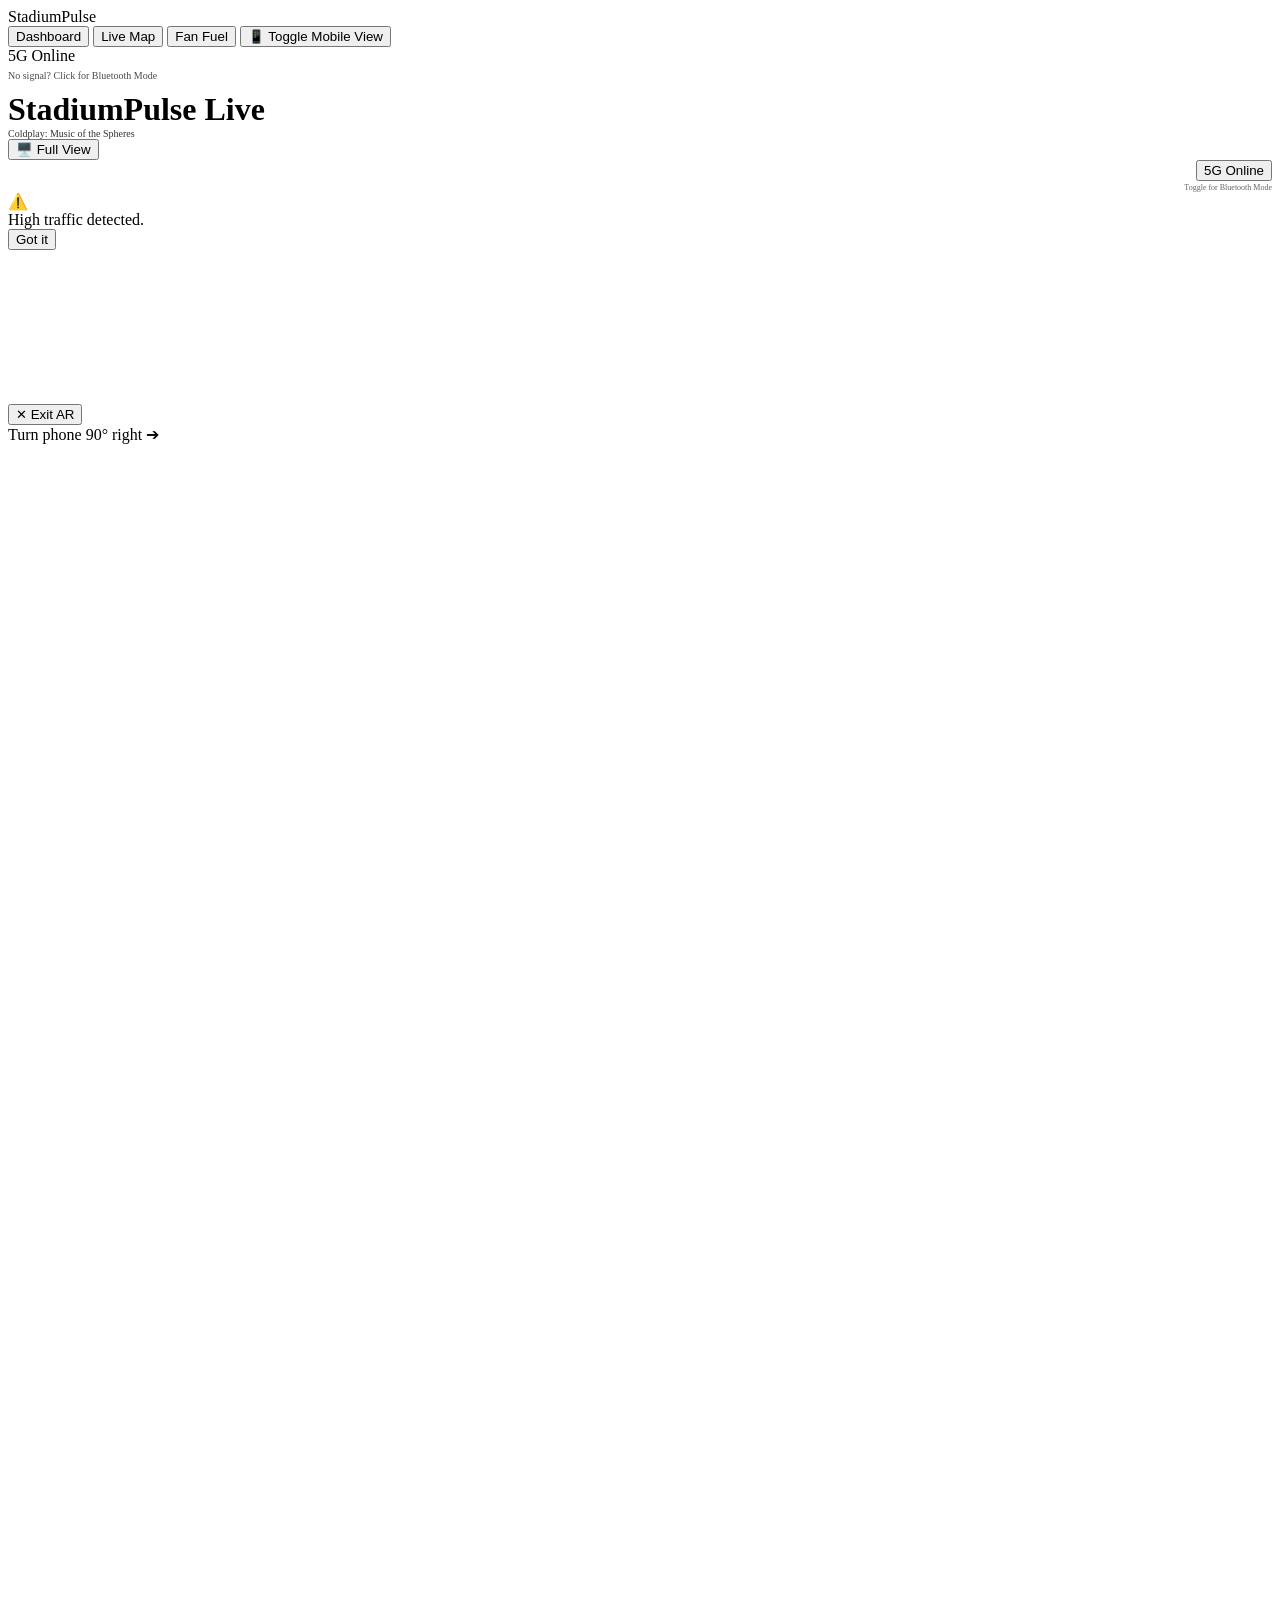
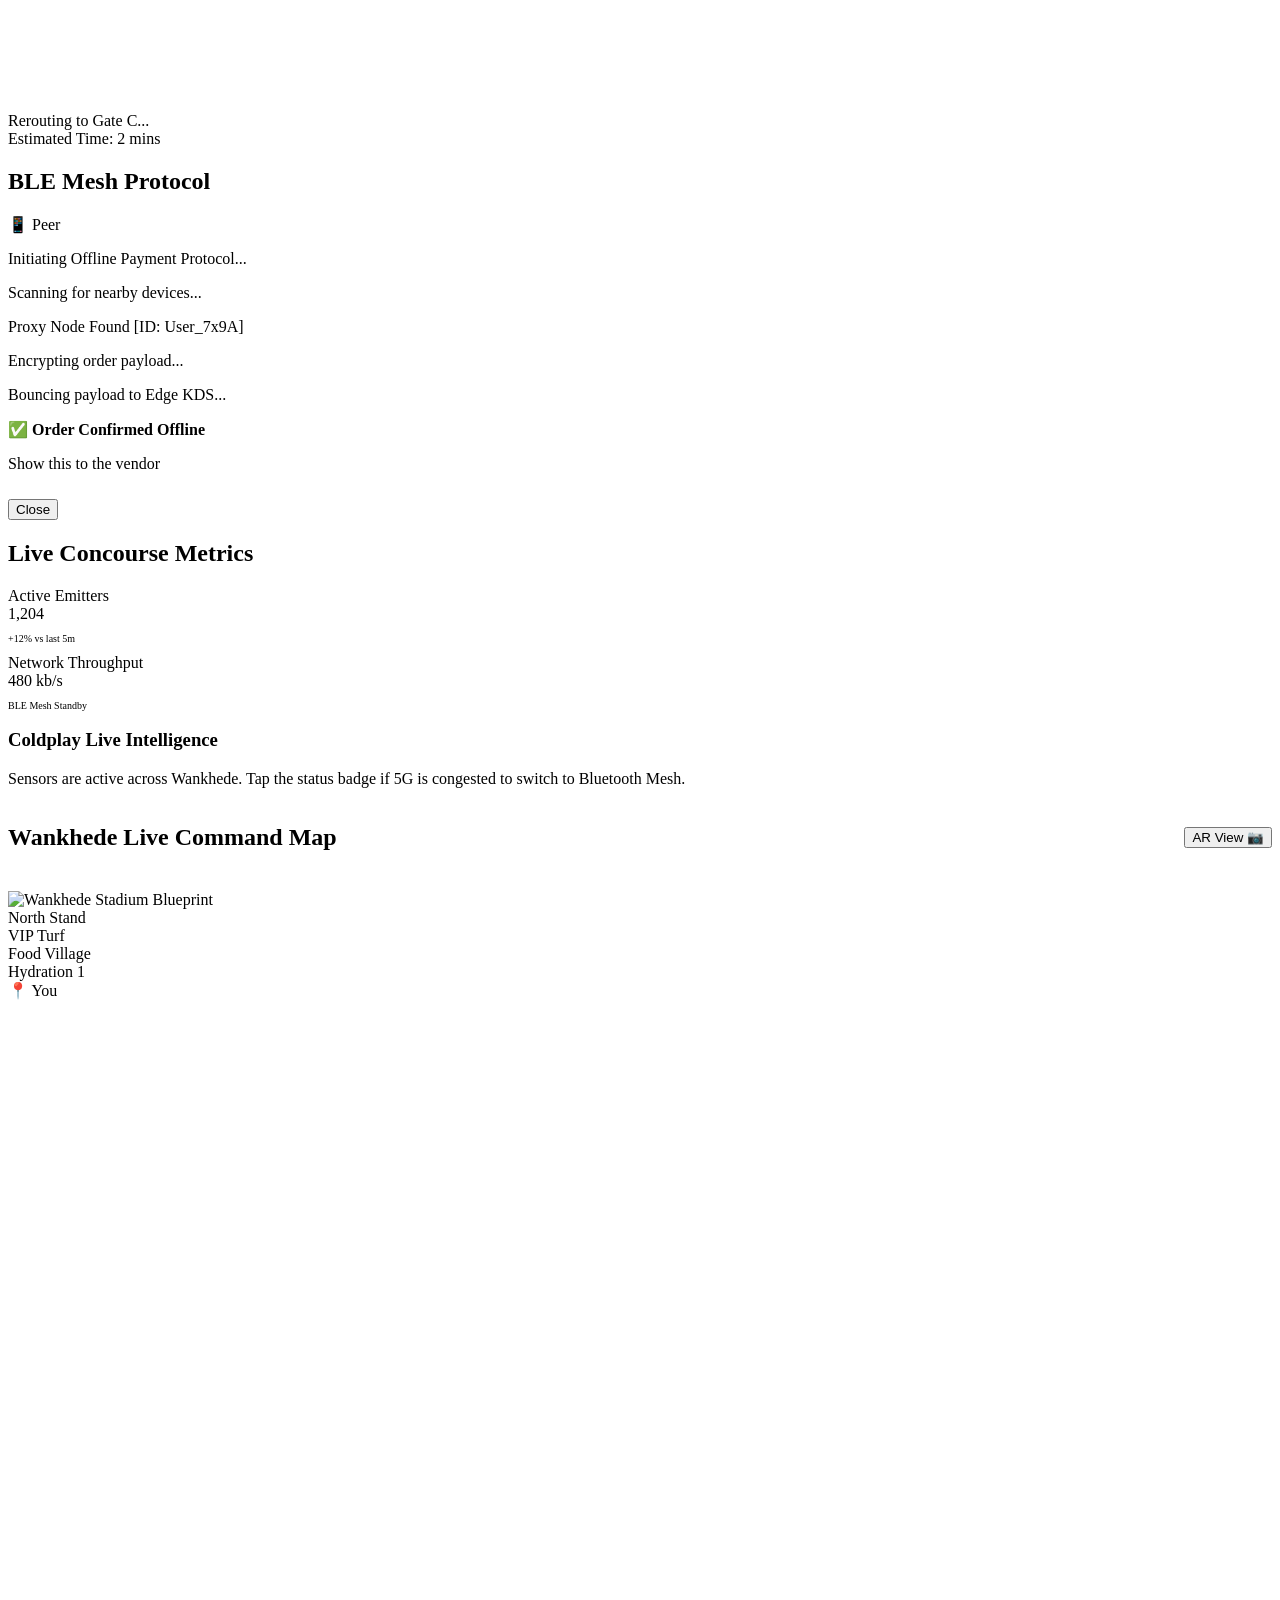
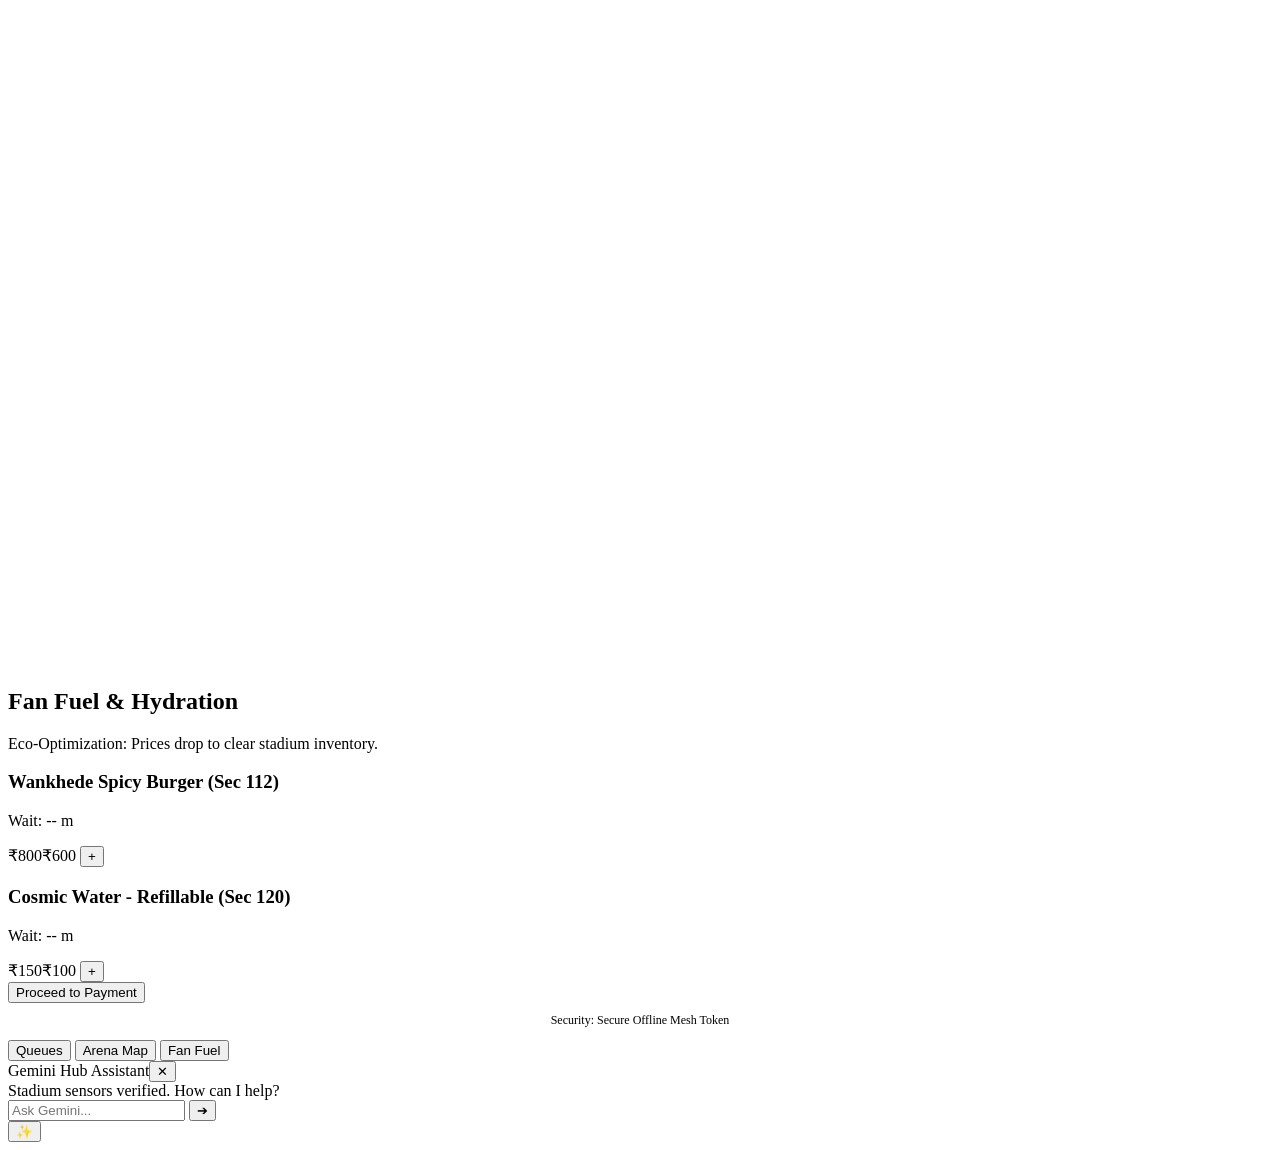
==== src/main/resources/static/index.html @ cc155f45 "Added Enhancements" ====
<!DOCTYPE html>
<html lang="en">
<head>
    <meta charset="UTF-8">
    <meta name="viewport" content="width=device-width, initial-scale=1.0, maximum-scale=1.0, user-scalable=no">
    <title>StadiumPulse Live | Coldplay Wankhede</title>
    
    <!-- PWA Meta Tags -->
    <link rel="manifest" href="manifest.json">
    <meta name="theme-color" content="#0f111a">
    <meta name="mobile-web-app-capable" content="yes">
    <meta name="apple-mobile-web-app-status-bar-style" content="black-translucent">
    <meta name="apple-mobile-web-app-title" content="StadiumPulse">
    <link rel="apple-touch-icon" href="images/icon-192.png">

    <link rel="stylesheet" href="css/styles.css?v=1.1">
</head>
<body>
    <div class="app-container">
        
        <!-- DESKTOP SIDEBAR (Hidden on mobile) -->
        <nav class="desktop-sidebar" role="navigation">
            <div class="sidebar-logo">StadiumPulse</div>
            <div class="sidebar-links">
                <button class="nav-item active" data-target="view-home">Dashboard</button>
                <button class="nav-item" data-target="view-map">Live Map</button>
                <button class="nav-item" data-target="view-order">Fan Fuel</button>
                <button class="view-toggle-btn" id="toggle-view-desktop">📱 Toggle Mobile View</button>
            </div>
            <div class="sidebar-footer">
                <div id="network-toggle-desktop" class="network-status online" title="Click to enable mesh mode">
                    <span class="status-dot"></span> 5G Online
                </div>
                <p style="font-size:10px; opacity:0.7; margin-top:5px;">No signal? Click for Bluetooth Mode</p>
            </div>
        </nav>

        <div class="main-wrapper">
            <!-- App Header -->
            <header class="app-header">
                <div>
                    <h1 style="margin:0;">StadiumPulse Live</h1>
                    <p style="font-size:10px; opacity:0.8; margin:0;">Coldplay: Music of the Spheres</p>
                </div>
                <div class="header-right">
                    <button class="view-toggle-btn mobile-only" id="toggle-view-mobile" style="margin-right:10px;">🖥️ Full View</button>
                    <!-- Network Toggle (Mobile View) -->
                    <div style="text-align:right;">
                        <button id="network-toggle" class="network-status online mobile-only">
                            <span class="status-dot"></span> <span id="network-label">5G Online</span>
                        </button>
                        <p class="mobile-only" style="font-size:8px; opacity:0.6; margin:2px 0 0 0;">Toggle for Bluetooth Mode</p>
                    </div>
                </div>
            </header>

            <!-- Alerts -->
            <div id="smart-alert" class="smart-alert hidden" role="alert">
                <div class="alert-icon">⚠️</div>
                <div class="alert-text" id="alert-message">High traffic detected.</div>
                <button class="alert-btn" onclick="dismissAlert()" aria-label="Dismiss alert">Got it</button>
            </div>

            <!-- AR WEBCAM OVERLAY -->
            <div id="ar-overlay" class="ar-overlay hidden">
                <video id="webcam-feed" autoplay playsinline aria-hidden="true"></video>
                <div class="ar-ui-top">
                    <button class="ar-close-btn" id="close-ar-btn">✕ Exit AR</button>
                    <div class="ar-instruction">Turn phone 90° right ➔</div>
                </div>
                <div class="ar-digital-arrow" aria-hidden="true">
                    <svg viewBox="0 0 100 100"><path class="ar-arrow-path" d="M50 80 L50 20 L30 40 M50 20 L70 40" fill="none" stroke="var(--status-green)" stroke-width="8" stroke-linecap="round" stroke-linejoin="round"/></svg>
                </div>
                <div class="ar-ui-bottom" aria-live="assertive">Rerouting to Gate C...<br><span>Estimated Time: 2 mins</span></div>
            </div>

            <!-- BLE MESH OVERLAY -->
            <div id="ble-mesh-overlay" class="ar-overlay hidden ble-modal">
                <div class="ble-container">
                    <h2>BLE Mesh Protocol</h2>
                    <div class="radar" id="ble-radar">
                        <div class="pulse"></div><div class="pulse delay"></div>
                        <div class="node hidden" id="peer-node" style="top:20%; left:70%;">📱 Peer</div>
                    </div>
                    <div class="terminal-logs" id="ble-logs">
                        <p class="log hidden" id="log-1">Initiating Offline Payment Protocol...</p>
                        <p class="log hidden" id="log-2">Scanning for nearby devices...</p>
                        <p class="log hidden" style="color:var(--accent-blue)" id="log-3">Proxy Node Found [ID: User_7x9A]</p>
                        <p class="log hidden" id="log-4">Encrypting order payload...</p>
                        <p class="log hidden" id="log-5">Bouncing payload to Edge KDS...</p>
                        <p class="log hidden" style="color:var(--status-green); font-weight:bold;" id="log-6">✅ Order Confirmed Offline</p>
                    </div>
                    <div class="qr-result hidden" id="qr-result">
                        <div class="qr-mock"></div><p>Show this to the vendor</p>
                        <button class="checkout-btn" onclick="document.getElementById('ble-mesh-overlay').classList.add('hidden')" style="margin-top:10px;">Close</button>
                    </div>
                </div>
            </div>

            <!-- Main Content Area -->
            <main id="app-content">
                <!-- HOME VIEW -->
                <div id="view-home" class="view active">
                    <section class="dashboard">
                        <h2>Live Concourse Metrics</h2>
                        <div class="grid" id="wait-times-grid" aria-live="polite"></div>
                    </section>
                    
                    <!-- Desktop-only Analytics Section -->
                    <section class="desktop-only analytics-row">
                        <div class="card analytics-card">
                            <span class="wait-label">Active Emitters</span>
                            <div class="wait-time">1,204</div>
                            <p style="color:var(--status-green);font-size:10px;">+12% vs last 5m</p>
                        </div>
                        <div class="card analytics-card">
                            <span class="wait-label">Network Throughput</span>
                            <div class="wait-time">480 kb/s</div>
                            <p style="color:var(--accent-blue);font-size:10px;">BLE Mesh Standby</p>
                        </div>
                    </section>

                    <section class="quick-actions">
                        <div class="promo-card" id="mesh-promo">
                            <h3>Coldplay Live Intelligence</h3>
                            <p>Sensors are active across Wankhede. Tap the status badge if 5G is congested to switch to Bluetooth Mesh.</p>
                        </div>
                    </section>
                </div>

                <!-- MAP VIEW -->
                <div id="view-map" class="view">
                    <section class="stadium-map-container">
                        <div style="display:flex; justify-content:space-between; align-items:center; margin-bottom: 20px;">
                            <h2>Wankhede Live Command Map</h2>
                            <button class="ar-btn" id="open-ar-btn" aria-label="Open AR View">AR View 📷</button>
                        </div>
                        <div class="map-wrapper">
                            <img src="images/wankhede_map.png" class="blueprint-img" alt="Wankhede Stadium Blueprint">
                            <div class="zone" id="map-zone-Gate_A" style="top: 15%; left: 50%;">North Stand</div>
                            <div class="zone" id="map-zone-Gate_C" style="bottom: 15%; left: 50%;">VIP Turf</div>
                            <div class="zone" id="map-zone-Section_112" style="top: 50%; right: 15%;">Food Village</div>
                            <div class="zone" id="map-zone-Section_120" style="top: 50%; left: 15%;">Hydration 1</div>
                            <div class="pin-marker" style="top: 60%; left: 50%;">📍 You</div>
                            <svg class="routing-layer" viewBox="0 0 100 100" preserveAspectRatio="none">
                                <defs><linearGradient id="neon-glow"><stop offset="0%" stop-color="var(--accent-blue)" /><stop offset="100%" stop-color="var(--status-green)" /></linearGradient></defs>
                                <path id="live-route-path" class="path-line" d="" fill="none" stroke="url(#neon-glow)" stroke-width="1.5" stroke-dasharray="2, 4"></path>
                            </svg>
                        </div>
                    </section>
                </div>

                <!-- ORDER VIEW -->
                <div id="view-order" class="view">
                    <section class="order-dashboard">
                        <h2>Fan Fuel & Hydration</h2>
                        <p class="subtitle">Eco-Optimization: Prices drop to clear stadium inventory.</p>
                        <div class="order-list" id="order-items-container">
                            <div class="order-item" id="menu-112">
                                <div class="item-info"><h3>Wankhede Spicy Burger (Sec 112)</h3><p class="wait-badge" id="badge-112">Wait: -- m</p></div>
                                <div class="price-container">
                                    <span class="old-price hidden" id="old-price-112">₹800</span><span class="current-price" id="price-112">₹600</span>
                                    <button class="add-btn" aria-label="Add to cart">+</button>
                                </div>
                            </div>
                            <div class="order-item" id="menu-120">
                                <div class="item-info"><h3>Cosmic Water - Refillable (Sec 120)</h3><p class="wait-badge" id="badge-120">Wait: -- m</p></div>
                                <div class="price-container">
                                    <span class="old-price hidden" id="old-price-120">₹150</span><span class="current-price" id="price-120">₹100</span>
                                    <button class="add-btn" aria-label="Add to cart">+</button>
                                </div>
                            </div>
                        </div>
                        <button class="checkout-btn" id="checkout-main-btn">Proceed to Payment</button>
                        <p id="checkout-network-warning" class="hidden" style="text-align:center;font-size:12px;color:var(--accent-blue);margin-top:10px;">Security: Secure Offline Mesh Token</p>
                    </section>
                </div>
            </main>

            <!-- Bottom Navigation (Mobile View) -->
            <nav class="bottom-nav mobile-only" role="navigation" aria-label="Mobile Navigation">
                <button class="nav-item active" data-target="view-home" aria-label="Dashboard Tab">Queues</button>
                <button class="nav-item" data-target="view-map" aria-label="Map Tab">Arena Map</button>
                <button class="nav-item" data-target="view-order" aria-label="Order Tab">Fan Fuel</button>
            </nav>
        </div>

        <!-- AI CHAT UI -->
        <div id="ai-chat-window" class="ai-chat-window hidden">
            <div class="chat-header"><span>Gemini Hub Assistant</span><button onclick="toggleChat()" aria-label="Close Chat">✕</button></div>
            <div id="chat-messages" class="chat-messages"><div class="msg bot">Stadium sensors verified. How can I help?</div></div>
            <div class="chat-input-area">
                <input type="text" id="chat-input" placeholder="Ask Gemini..." aria-label="Ask assistant">
                <button id="send-chat-btn" aria-label="Send message">➔</button>
            </div>
        </div>
        <button class="ai-fab" id="ai-fab" onclick="toggleChat()" aria-label="Open AI Assistant"><span>✨</span></button>

    </div>

    <script src="js/app.js?v=2.2"></script>
</body>
</html>
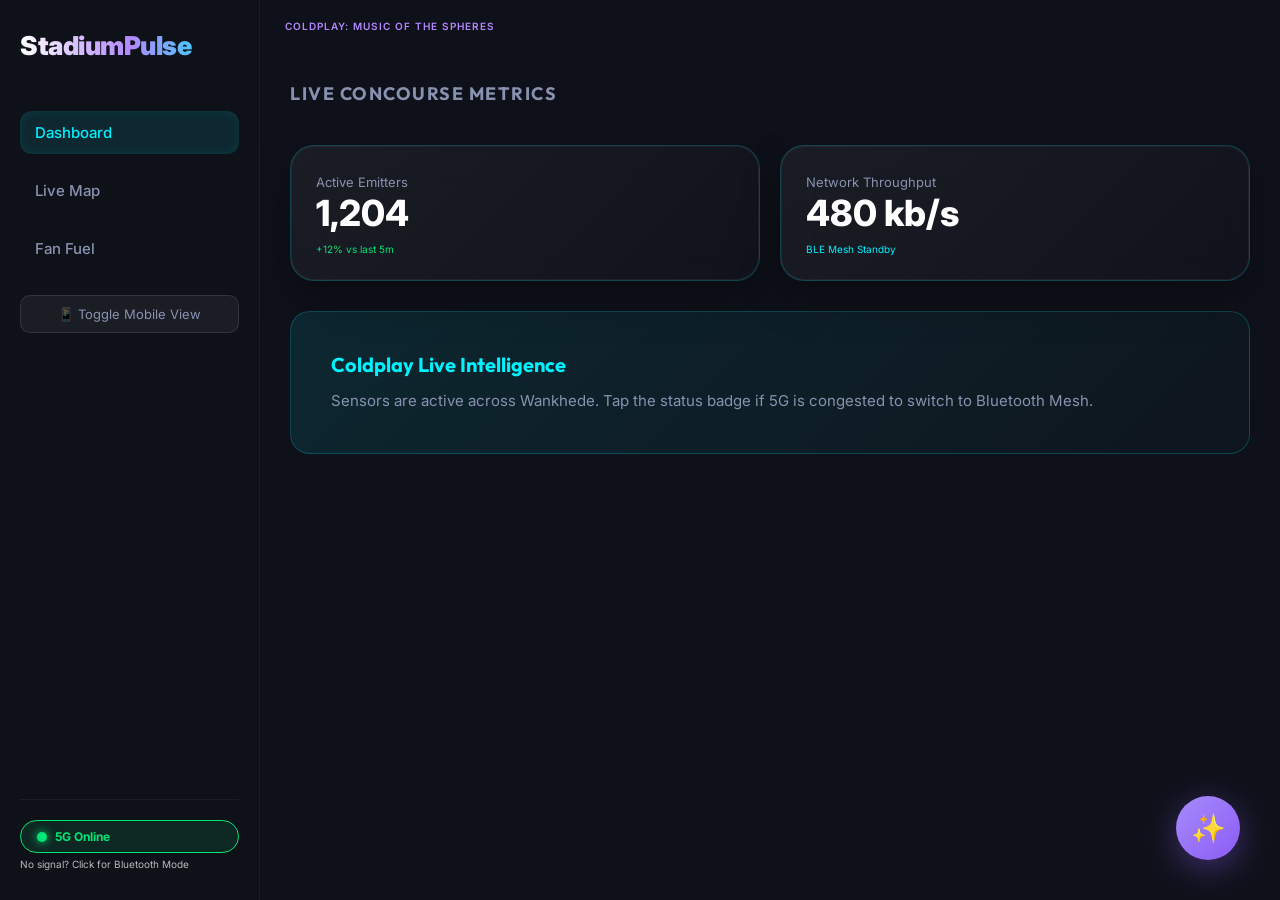
==== commit dd1b96d0: "Enhancements" ====
--- a/src/main/resources/static/index.html
+++ b/src/main/resources/static/index.html
@@ -13,6 +13,9 @@
     <meta name="apple-mobile-web-app-title" content="StadiumPulse">
     <link rel="apple-touch-icon" href="images/icon-192.png">
 
+    <!-- Typography -->
+    <link href="https://fonts.googleapis.com/css2?family=Inter:wght@400;500;600&family=Outfit:wght@700;800;900&display=swap" rel="stylesheet">
+    
     <link rel="stylesheet" href="css/styles.css?v=1.1">
 </head>
 <body>
@@ -36,20 +39,19 @@
         </nav>
 
         <div class="main-wrapper">
-            <!-- App Header -->
+            <!-- App Header: High-End Concierge Style -->
             <header class="app-header">
-                <div>
-                    <h1 style="margin:0;">StadiumPulse Live</h1>
-                    <p style="font-size:10px; opacity:0.8; margin:0;">Coldplay: Music of the Spheres</p>
+                <div class="header-left">
+                    <p class="greeting mobile-only">Hi, Guest Fan 👋</p>
+                    <h1 class="logo-title">StadiumPulse</h1>
+                    <p class="event-tag">COLDPLAY: MUSIC OF THE SPHERES</p>
                 </div>
                 <div class="header-right">
-                    <button class="view-toggle-btn mobile-only" id="toggle-view-mobile" style="margin-right:10px;">🖥️ Full View</button>
-                    <!-- Network Toggle (Mobile View) -->
-                    <div style="text-align:right;">
-                        <button id="network-toggle" class="network-status online mobile-only">
-                            <span class="status-dot"></span> <span id="network-label">5G Online</span>
-                        </button>
-                        <p class="mobile-only" style="font-size:8px; opacity:0.6; margin:2px 0 0 0;">Toggle for Bluetooth Mode</p>
+                    <button class="view-toggle-btn mobile-only" id="toggle-view-mobile">🖥️ Desktop</button>
+                    <!-- Network Status Capsule -->
+                    <div class="status-capsule mobile-only" id="network-toggle">
+                        <span class="status-dot"></span>
+                        <span id="network-label">5G</span>
                     </div>
                 </div>
             </header>
@@ -91,7 +93,11 @@
                         <p class="log hidden" style="color:var(--status-green); font-weight:bold;" id="log-6">✅ Order Confirmed Offline</p>
                     </div>
                     <div class="qr-result hidden" id="qr-result">
-                        <div class="qr-mock"></div><p>Show this to the vendor</p>
+                        <div class="barcode-container" id="barcode-area">
+                            <!-- JS will inject bars here -->
+                        </div>
+                        <p>Unique Security Token: <span id="ble-token">#PX-991</span></p>
+                        <p>Show this to the vendor</p>
                         <button class="checkout-btn" onclick="document.getElementById('ble-mesh-overlay').classList.add('hidden')" style="margin-top:10px;">Close</button>
                     </div>
                 </div>
@@ -159,15 +165,23 @@
                             <div class="order-item" id="menu-112">
                                 <div class="item-info"><h3>Wankhede Spicy Burger (Sec 112)</h3><p class="wait-badge" id="badge-112">Wait: -- m</p></div>
                                 <div class="price-container">
+                                    <div class="qty-controls">
+                                        <button class="qty-btn" onclick="updateQty('112', -1)">-</button>
+                                        <span class="qty-count" id="qty-112">0</span>
+                                        <button class="qty-btn" onclick="updateQty('112', 1)">+</button>
+                                    </div>
                                     <span class="old-price hidden" id="old-price-112">₹800</span><span class="current-price" id="price-112">₹600</span>
-                                    <button class="add-btn" aria-label="Add to cart">+</button>
                                 </div>
                             </div>
                             <div class="order-item" id="menu-120">
                                 <div class="item-info"><h3>Cosmic Water - Refillable (Sec 120)</h3><p class="wait-badge" id="badge-120">Wait: -- m</p></div>
                                 <div class="price-container">
+                                    <div class="qty-controls">
+                                        <button class="qty-btn" onclick="updateQty('120', -1)">-</button>
+                                        <span class="qty-count" id="qty-120">0</span>
+                                        <button class="qty-btn" onclick="updateQty('120', 1)">+</button>
+                                    </div>
                                     <span class="old-price hidden" id="old-price-120">₹150</span><span class="current-price" id="price-120">₹100</span>
-                                    <button class="add-btn" aria-label="Add to cart">+</button>
                                 </div>
                             </div>
                         </div>
@@ -177,11 +191,20 @@
                 </div>
             </main>
 
-            <!-- Bottom Navigation (Mobile View) -->
+            <!-- Bottom Navigation: Professional Icon Bar -->
             <nav class="bottom-nav mobile-only" role="navigation" aria-label="Mobile Navigation">
-                <button class="nav-item active" data-target="view-home" aria-label="Dashboard Tab">Queues</button>
-                <button class="nav-item" data-target="view-map" aria-label="Map Tab">Arena Map</button>
-                <button class="nav-item" data-target="view-order" aria-label="Order Tab">Fan Fuel</button>
+                <button class="nav-item active" data-target="view-home">
+                    <svg viewBox="0 0 24 24" width="24" height="24" stroke="currentColor" stroke-width="2" fill="none" stroke-linecap="round" stroke-linejoin="round"><path d="M3 9l9-7 9 7v11a2 2 0 0 1-2 2H5a2 2 0 0 1-2-2z"></path><polyline points="9 22 9 12 15 12 15 22"></polyline></svg>
+                    <span>Queues</span>
+                </button>
+                <button class="nav-item" data-target="view-map">
+                    <svg viewBox="0 0 24 24" width="24" height="24" stroke="currentColor" stroke-width="2" fill="none" stroke-linecap="round" stroke-linejoin="round"><polygon points="1 6 1 22 8 18 16 22 23 16 23 2 16 6 8 2 1 6"></polygon><line x1="8" y1="2" x2="8" y2="18"></line><line x1="16" y1="6" x2="16" y2="22"></line></svg>
+                    <span>Map</span>
+                </button>
+                <button class="nav-item" data-target="view-order">
+                    <svg viewBox="0 0 24 24" width="24" height="24" stroke="currentColor" stroke-width="2" fill="none" stroke-linecap="round" stroke-linejoin="round"><path d="M6 2L3 6v14a2 2 0 0 0 2 2h14a2 2 0 0 0 2-2V6l-3-4Z"/><line x1="3" y1="6" x2="21" y2="6"/><path d="M16 10a4 4 0 0 1-8 0"/></svg>
+                    <span>Fuel</span>
+                </button>
             </nav>
         </div>
 
--- a/src/main/resources/static/css/styles.css
+++ b/src/main/resources/static/css/styles.css
@@ -0,0 +1,520 @@
+:root {
+    --bg-dark: #0f111a;
+    --bg-card: rgba(25, 28, 41, 0.7);
+    --text-main: #ffffff;
+    --text-muted: #8892b0;
+    --accent-blue: #00f2fe;
+    --accent-glow: rgba(0, 242, 254, 0.4);
+    --status-green: #00e676;
+    --status-yellow: #ffea00;
+    --status-red: #ff1744;
+    --status-purple: #b388ff;
+    --coldplay-pink: #ff4081;
+    --coldplay-yellow: #fdd835;
+    --coldplay-blue: #2196f3;
+    --sidebar-width: 260px;
+}
+
+* { box-sizing: border-box; margin: 0; padding: 0; font-family: 'Inter', -apple-system, sans-serif; }
+h1, h2, h3, .logo-title { font-family: 'Outfit', sans-serif; }
+
+body { background-color: #000; min-height: 100vh; overflow-x: hidden; transition: background 0.5s ease; }
+
+/* JUDGE MODE: FORCE MOBILE PERSPECTIVE */
+body.force-mobile {
+    display: flex;
+    justify-content: center;
+    align-items: center;
+    background-color: #1a1c23;
+}
+
+body.force-mobile .app-container {
+    width: 480px;
+    height: 92vh;
+    border-radius: 40px;
+    border: 12px solid #333;
+    box-shadow: 0 0 100px rgba(0,0,0,1), 0 0 20px var(--accent-glow);
+    overflow: hidden;
+    position: relative;
+    transform: scale(1);
+    max-width: 95vw;
+}
+
+body.force-mobile .desktop-sidebar { display: none !important; }
+body.force-mobile .mobile-only { display: flex !important; }
+body.force-mobile .bottom-nav { display: flex !important; width: 100%; top: auto; bottom: 0; }
+body.force-mobile .app-header h1 { display: block; }
+body.force-mobile .desktop-only { display: none !important; }
+body.force-mobile main { padding: 0 20px 100px 20px; }
+body.force-mobile .grid { grid-template-columns: 1fr; }
+body.force-mobile .app-header { padding: 20px; }
+body.force-mobile .view-toggle-btn { margin-top: 0; }
+
+.view-toggle-btn {
+    background: rgba(255,255,255,0.05);
+    border: 1px solid rgba(255,255,255,0.1);
+    color: var(--text-muted);
+    padding: 10px 15px;
+    border-radius: 10px;
+    cursor: pointer;
+    font-size: 13px;
+    transition: all 0.2s;
+    margin-top: 10px;
+}
+.view-toggle-btn:hover { background: rgba(0,242,254,0.1); color: var(--accent-blue); }
+
+/* DUAL CONTAINER LOGIC */
+.app-container {
+    display: flex;
+    width: 100vw;
+    height: 100vh;
+    background-color: var(--bg-dark);
+    color: var(--text-main);
+}
+
+.main-wrapper {
+    flex: 1;
+    display: flex;
+    flex-direction: column;
+    position: relative;
+    overflow-y: auto;
+    overflow-x: hidden;
+}
+
+/* SIDEBAR STYLES (Desktop Only) */
+.desktop-sidebar {
+    width: var(--sidebar-width);
+    background: rgba(15, 17, 26, 0.95);
+    border-right: 1px solid rgba(255,255,255,0.05);
+    display: flex;
+    flex-direction: column;
+    padding: 30px 20px;
+    z-index: 200;
+}
+
+.sidebar-logo {
+    font-size: 26px;
+    font-weight: 900;
+    margin-bottom: 50px;
+    background: linear-gradient(90deg, #fff, var(--status-purple), var(--accent-blue));
+    -webkit-background-clip: text;
+    -webkit-text-fill-color: transparent;
+    letter-spacing: -0.5px;
+}
+
+.sidebar-links {
+    flex: 1;
+    display: flex;
+    flex-direction: column;
+    gap: 15px;
+}
+
+.sidebar-links .nav-item {
+    text-align: left;
+    padding: 12px 15px;
+    border-radius: 12px;
+    font-size: 15px;
+    font-weight: 500;
+    color: var(--text-muted);
+    background: none;
+    border: none;
+    cursor: pointer;
+    transition: all 0.2s;
+}
+
+.sidebar-links .nav-item:hover { background: rgba(255,255,255,0.05); color: #fff; }
+.sidebar-links .nav-item.active {
+    background: rgba(0, 242, 254, 0.1);
+    color: var(--accent-blue);
+    box-shadow: inset 0 0 10px rgba(0, 242, 254, 0.1);
+}
+
+.sidebar-footer { padding-top: 20px; border-top: 1px solid rgba(255,255,255,0.05); }
+
+/* HEADER ENHANCEMENTS */
+.app-header {
+    padding: 20px 25px;
+    display: flex;
+    justify-content: space-between;
+    align-items: flex-start;
+    z-index: 100;
+}
+.header-left { display: flex; flex-direction: column; gap: 4px; }
+.greeting { font-size: 20px; font-weight: 600; color: #fff; margin-bottom: 2px; }
+.logo-title { 
+    font-size: 28px; 
+    font-weight: 900; 
+    margin: 0;
+    background: linear-gradient(90deg, #fff, var(--accent-blue));
+    -webkit-background-clip: text;
+    -webkit-text-fill-color: transparent;
+    letter-spacing: -1px;
+}
+.event-tag { 
+    font-size: 10px; 
+    font-weight: 700; 
+    color: var(--status-purple); 
+    text-transform: uppercase; 
+    letter-spacing: 1px; 
+    margin: 0;
+}
+
+.header-right { display: flex; flex-direction: column; align-items: flex-end; gap: 10px; }
+
+/* Status Capsule (Pill) */
+.status-capsule {
+    background: rgba(0, 230, 118, 0.1);
+    border: 1px solid rgba(0, 230, 118, 0.3);
+    padding: 6px 12px;
+    border-radius: 20px;
+    display: flex;
+    align-items: center;
+    gap: 8px;
+    color: var(--status-green);
+    font-size: 12px;
+    font-weight: 700;
+    box-shadow: 0 0 15px rgba(0, 230, 118, 0.1);
+}
+.status-capsule .status-dot { margin-right: 0; }
+
+/* CONTENT AREA */
+main { padding: 0 30px 100px 30px; max-width: 1400px; margin: 0 auto; width: 100%; }
+.view { display: none; flex-direction: column; animation: fadeIn 0.4s ease; }
+.view.active { display: flex; }
+
+@keyframes fadeIn { from { opacity: 0; transform: translateY(10px); } to { opacity: 1; transform: translateY(0); } }
+
+h2 { font-size: 18px; color: var(--text-muted); margin: 30px 0 20px 0; text-transform: uppercase; letter-spacing: 1.5px; }
+
+/* RESPONSIVE GRID */
+.grid {
+    display: grid;
+    grid-template-columns: repeat(auto-fit, minmax(200px, 1fr));
+    gap: 20px;
+}
+
+.card {
+    background: linear-gradient(135deg, rgba(255,255,255,0.05) 0%, rgba(255,255,255,0.01) 100%);
+    backdrop-filter: blur(20px); -webkit-backdrop-filter: blur(20px);
+    border: 1px solid rgba(255,255,255,0.08); border-radius: 24px; padding: 25px;
+    box-shadow: 0 20px 40px rgba(0,0,0,0.3), inset 0 0 0 1px rgba(255,255,255,0.05);
+}
+.card .zone-name { font-size: 15px; font-weight: 600; margin-bottom: 15px; display: flex; align-items: center; }
+.card .wait-time { font-size: 36px; font-weight: 800; margin-bottom: 8px; }
+.card .wait-label { font-size: 13px; color: var(--text-muted); }
+
+.analytics-row { display: flex; gap: 20px; margin-top: 20px; }
+.analytics-card { flex: 1; border-color: rgba(0, 242, 254, 0.2); }
+
+.promo-card {
+    background: linear-gradient(135deg, rgba(0, 242, 254, 0.1), rgba(0, 242, 254, 0.02));
+    border: 1px solid rgba(0, 242, 254, 0.2); border-radius: 20px; padding: 40px; margin-top: 30px;
+}
+.promo-card h3 { color: var(--accent-blue); font-size: 20px; margin-bottom: 12px;}
+.promo-card p { font-size: 15px; color: var(--text-muted); line-height: 1.6; }
+
+/* MAP */
+.stadium-map-container { display: flex; flex-direction: column; height: 75vh; min-height: 500px; }
+.map-wrapper {
+    position: relative; width: 100%; aspect-ratio: 16/9; max-height: 500px;
+    border-radius: 24px; border: 1px solid rgba(0,242,254,0.2);
+    overflow: hidden; background: #000;
+}
+.blueprint-img { 
+    width: 100%; height: 100%;
+    object-fit: contain; /* Ensure full map is visible without cropping */
+    opacity: 0.8; 
+}
+.routing-layer {
+    position: absolute;
+    top: 0; left: 0; width: 100%; height: 100%;
+    pointer-events: none;
+    z-index: 5;
+}
+
+/* ALERTS & STATUS */
+.network-status { display: flex; align-items: center; padding: 8px 16px; border-radius: 20px; font-size: 12px; font-weight: bold; border: 1px solid; cursor: pointer; }
+.network-status.online { background: rgba(0,230,118,0.1); border-color: var(--status-green); color: var(--status-green); }
+.status-dot { width: 10px; height: 10px; border-radius: 50%; margin-right: 8px; background: var(--status-green); box-shadow: 0 0 10px var(--status-green); }
+
+/* BOTTOM TAB BAR: Professional Alignment */
+.bottom-nav {
+    position: fixed; bottom: 0; left: 0; width: 100%; height: 90px;
+    background: rgba(15, 17, 26, 0.9); backdrop-filter: blur(30px);
+    border-top: 1px solid rgba(255,255,255,0.1);
+    display: flex; justify-content: space-around; align-items: center;
+    padding: 10px 20px 30px 20px; z-index: 500;
+}
+
+.bottom-nav .nav-item {
+    background: none; border: none;
+    display: flex; flex-direction: column; align-items: center; gap: 6px;
+    color: var(--text-muted);
+    transition: all 0.3s cubic-bezier(0.4, 0, 0.2, 1);
+    flex: 1;
+}
+
+.bottom-nav .nav-item svg { width: 22px; height: 22px; opacity: 0.6; transition: all 0.3s; }
+.bottom-nav .nav-item span { font-size: 11px; font-weight: 600; letter-spacing: 0.3px; }
+
+.bottom-nav .nav-item.active { color: var(--accent-blue); }
+.bottom-nav .nav-item.active svg { opacity: 1; transform: translateY(-2px); filter: drop-shadow(0 0 8px var(--accent-glow)); }
+
+/* RESPONSIVE ADAPTATION */
+@media (max-width: 800px) {
+    .desktop-sidebar { display: none !important; }
+    .mobile-only { display: flex !important; }
+    .desktop-only { display: none !important; }
+    header { padding: 20px; }
+    main { padding: 0 20px 100px 20px; }
+    .grid { grid-template-columns: 1fr 1fr; }
+}
+
+@media (min-width: 801px) {
+    .desktop-sidebar { display: flex !important; }
+    .mobile-only { display: none !important; }
+    .bottom-nav { display: none !important; }
+    .app-header h1 { display: none; }
+}
+
+/* AI CHAT */
+.ai-fab { position: fixed; bottom: 40px; right: 40px; width: 64px; height: 64px; border-radius: 50%; background: linear-gradient(135deg, #a78bfa, #8b5cf6); border: none; color: #fff; font-size: 28px; box-shadow: 0 8px 32px rgba(139, 92, 246, 0.4); cursor: pointer; z-index: 1000; display: flex; justify-content: center; align-items: center; transition: transform 0.3s; }
+.ai-fab:hover { transform: scale(1.1); }
+
+@media (max-width: 1024px) {
+    .ai-fab { bottom: 100px; right: 20px; width: 56px; height: 56px; }
+}
+
+.ai-chat-window { 
+    position: fixed; bottom: 120px; right: 40px; width: 380px; height: 550px; 
+    background: rgba(20, 22, 35, 0.9); 
+    backdrop-filter: blur(25px); -webkit-backdrop-filter: blur(25px);
+    border: 1px solid rgba(139, 92, 246, 0.5); 
+    border-radius: 30px; display: flex; flex-direction: column; z-index: 1001; 
+    box-shadow: 0 40px 100px rgba(0,0,0,0.8), inset 0 0 20px rgba(139, 92, 246, 0.1);
+    animation: slideUp 0.4s cubic-bezier(0.175, 0.885, 0.32, 1.275);
+}
+@keyframes slideUp { from { opacity: 0; transform: translateY(50px); } to { opacity: 1; transform: translateY(0); } }
+@media (max-width: 1024px) { .ai-chat-window { right: 20px; width: calc(100% - 40px); bottom: 170px; } }
+
+/* Re-use existing zone/map components */
+.zone { position: absolute; transform: translate(-50%, -50%); padding: 8px 12px; border-radius: 12px; font-size: 11px; font-weight: bold; background: rgba(0,0,0,0.85); backdrop-filter: blur(4px); border: 1px solid rgba(255,255,255,0.15); z-index: 10; text-align: center; }
+.zone.low { box-shadow: 0 0 20px var(--status-green); border-color: var(--status-green); color: var(--status-green); }
+.zone.med { box-shadow: 0 0 20px var(--status-yellow); border-color: var(--status-yellow); color: var(--status-yellow); }
+.zone.high { box-shadow: 0 0 20px var(--status-red); border-color: var(--status-red); color: var(--status-red); }
+.status-indicator { width: 10px; height: 10px; border-radius: 50%; display: inline-block; margin-right: 8px; }
+.status-low { background: var(--status-green); box-shadow: 0 0 10px var(--status-green); }
+.status-med { background: var(--status-yellow); box-shadow: 0 0 10px var(--status-yellow); }
+.status-high { background: var(--status-red); box-shadow: 0 0 10px var(--status-red); }
+
+/* ORDER LIST */
+.order-item { background: var(--bg-card); border-radius: 20px; padding: 25px; display: flex; justify-content: space-between; align-items: center; margin-bottom: 15px; }
+.add-btn { background: var(--accent-blue); width: 40px; height: 40px; border-radius: 50%; border: none; font-size: 24px; cursor: pointer; font-weight: bold;}
+.current-price { font-size: 22px; font-weight: 800; }
+.old-price { font-size: 14px; text-decoration: line-through; color: var(--status-red); margin-right: 10px; }
+.discount { color: var(--status-green); }
+
+/* Quantity Controls */
+.qty-controls {
+    display: flex;
+    align-items: center;
+    gap: 12px;
+    background: rgba(255, 255, 255, 0.05);
+    padding: 5px 12px;
+    border-radius: 20px;
+    margin-right: 15px;
+    border: 1px solid rgba(255,255,255,0.1);
+}
+.qty-btn {
+    background: transparent;
+    border: none;
+    color: var(--accent-blue);
+    font-size: 20px;
+    font-weight: bold;
+    cursor: pointer;
+    width: 24px;
+    height: 24px;
+    display: flex;
+    justify-content: center;
+    align-items: center;
+    transition: transform 0.1s;
+}
+.qty-btn:active { transform: scale(0.9); }
+.qty-count {
+    font-size: 16px;
+    font-weight: bold;
+    min-width: 20px;
+    text-align: center;
+}
+
+/* Barcode Simulation */
+.barcode-container {
+    background: #fff;
+    padding: 20px;
+    border-radius: 4px;
+    height: 120px;
+    width: 100%;
+    display: flex;
+    align-items: flex-end;
+    justify-content: center;
+    gap: 2px;
+    margin-bottom: 20px;
+    box-shadow: 0 0 30px rgba(255,255,255,0.2);
+}
+.bar {
+    background: #000;
+    height: 100%;
+}
+
+.checkout-btn { 
+    width: 100%; padding: 22px; border-radius: 24px; 
+    background: linear-gradient(135deg, var(--accent-blue) 0%, #4facfe 100%); 
+    box-shadow: 0 10px 30px rgba(0, 242, 254, 0.3);
+    border: none; color: #000; font-weight: 800; font-size: 16px; 
+    text-transform: uppercase; letter-spacing: 1px;
+    margin-top: 20px; cursor: pointer; transition: all 0.3s;
+}
+.checkout-btn:active { transform: scale(0.98); opacity: 0.9; }
+
+/* AR & BLE OVERLAYS (Full Screen) */
+.ar-overlay { position: fixed; top: 0; left: 0; width: 100vw; height: 100vh; z-index: 2500; background: #000; display: flex; flex-direction: column; overflow: hidden; }
+
+#webcam-feed { position: absolute; top: 0; left: 0; width: 100%; height: 100%; object-fit: cover; z-index: 1; }
+
+.ar-scanning { position: absolute; top: 0; left: 0; width: 100%; height: 100%; z-index: 100; background: rgba(0,0,0,0.3); display: flex; justify-content: center; align-items: center; backdrop-filter: blur(5px); }
+.ar-scanning span { color: var(--accent-blue); font-weight: bold; font-family: monospace; font-size: 18px; letter-spacing: 2px; animation: blink 0.8s infinite; }
+@keyframes blink { 0%, 100% { opacity: 1; } 50% { opacity: 0.3; } }
+
+.ar-ui-top { position: relative; z-index: 10; padding: 30px; display: flex; justify-content: space-between; align-items: flex-start; }
+.ar-close-btn { background: rgba(0,0,0,0.5); border: 1px solid rgba(255,255,255,0.2); color: #fff; padding: 10px 20px; border-radius: 30px; cursor: pointer; backdrop-filter: blur(5px); }
+.ar-instruction { background: rgba(0,242,254,0.1); border-left: 3px solid var(--accent-blue); padding: 8px 15px; font-size: 14px; border-radius: 4px; color: var(--accent-blue); }
+
+.ar-digital-arrow { position: absolute; top: 50%; left: 50%; transform: translate(-50%, -50%); width: 150px; height: 150px; z-index: 5; animation: arrowPulse 2s infinite ease-in-out; }
+@keyframes arrowPulse { 0%, 100% { transform: translate(-50%, -50%) scale(1); filter: brightness(1); } 50% { transform: translate(-50%, -50%) scale(1.2); filter: brightness(1.5); } }
+
+.ar-ui-bottom { position: absolute; bottom: 40px; left: 50%; transform: translateX(-50%); z-index: 10; width: 80%; background: rgba(0,0,0,0.7); backdrop-filter: blur(10px); padding: 20px; border-radius: 12px; border-top: 2px solid var(--status-green); text-align: center; font-weight: bold; color: var(--status-green); line-height: 1.4; }
+.ar-ui-bottom span { font-size: 13px; color: #fff; font-weight: normal; }
+
+.ble-modal { background: rgba(15, 17, 26, 0.95); display: flex; justify-content: center; align-items: center; }
+.ble-container { max-width: 500px; width: 90%; z-index: 100; }
+.terminal-logs { background: #000; padding: 20px; border-radius: 16px; border: 1px solid #333; font-family: monospace; }
+.log { margin-bottom: 8px; font-size: 13px; }
+
+.hidden { display: none !important; }
+
+/* ADDING MISSING STYLES MENTIONED BY USER FOR CHAT AND MAP */
+.chat-header {
+    display: flex; justify-content: space-between; align-items: center; 
+    padding: 20px; border-bottom: 1px solid rgba(139, 92, 246, 0.3);
+    font-weight: bold; font-size: 16px; color: #fff;
+}
+.chat-header button {
+    background: transparent; border: none; color: #fff; font-size: 18px; cursor: pointer;
+}
+.chat-messages {
+    flex: 1; padding: 20px; overflow-y: auto; display: flex; flex-direction: column; gap: 15px;
+}
+.msg { 
+    max-width: 80%; padding: 12px 18px; border-radius: 18px; font-size: 14px; line-height: 1.4;
+}
+.msg.bot {
+    background: rgba(139, 92, 246, 0.2); align-self: flex-start;
+    border-bottom-left-radius: 4px; border: 1px solid rgba(139, 92, 246, 0.3);
+    color: #e2e8f0;
+}
+.msg.user {
+    background: linear-gradient(135deg, var(--accent-blue), #4facfe); color: #000;
+    align-self: flex-end; border-bottom-right-radius: 4px; font-weight: 500;
+}
+.chat-input-area {
+    padding: 15px 20px; border-top: 1px solid rgba(139, 92, 246, 0.3); display: flex; gap: 10px;
+}
+.chat-input-area input {
+    flex: 1; background: rgba(0,0,0,0.5); border: 1px solid rgba(255,255,255,0.1); 
+    padding: 12px 20px; border-radius: 20px; color: #fff; outline: none; font-size: 14px;
+}
+.chat-input-area input:focus {
+    border-color: var(--accent-blue);
+}
+.chat-input-area button {
+    background: linear-gradient(135deg, #a78bfa, #8b5cf6); border: none; 
+    width: 44px; height: 44px; border-radius: 50%; color: #fff; cursor: pointer;
+    font-size: 18px; display: flex; justify-content: center; align-items: center;
+}
+
+/* SMART ALERT STYLES */
+.smart-alert {
+    position: fixed; top: 20px; left: 50%; transform: translateX(-50%);
+    background: rgba(15, 17, 26, 0.95); backdrop-filter: blur(10px);
+    border: 1px solid rgba(0, 242, 254, 0.3); border-left: 5px solid var(--accent-blue);
+    padding: 15px 20px; border-radius: 12px; z-index: 2000;
+    display: flex; align-items: center; gap: 15px; width: 90%; max-width: 450px;
+    box-shadow: 0 10px 30px rgba(0,0,0,0.8), 0 0 20px rgba(0, 242, 254, 0.15);
+    animation: slideDownAlert 0.4s cubic-bezier(0.175, 0.885, 0.32, 1.275);
+}
+.smart-alert.hidden { display: none !important; }
+@keyframes slideDownAlert { from { top: 0; opacity: 0; } to { top: 20px; opacity: 1; } }
+.alert-icon { font-size: 24px; }
+.alert-text { flex: 1; font-weight: 500; font-size: 14px; line-height: 1.4; color: #fff; }
+.alert-btn { 
+    background: rgba(0, 242, 254, 0.1); color: var(--accent-blue); 
+    border: 1px solid var(--accent-blue); padding: 6px 12px; border-radius: 6px; 
+    cursor: pointer; font-size: 12px; font-weight: bold;
+}
+.alert-btn:hover { background: var(--accent-blue); color: #000; }
+
+/* MAP MARKERS AND BUTTONS */
+.pin-marker {
+    position: absolute; transform: translate(-50%, -100%); 
+    font-size: 24px; z-index: 20; 
+    text-shadow: 0 0 10px rgba(0,0,0,0.8);
+    animation: bounceMarker 2s infinite;
+}
+@keyframes bounceMarker {
+    0%, 100% { transform: translate(-50%, -100%); }
+    50% { transform: translate(-50%, -120%); }
+}
+
+.ar-btn {
+    background: linear-gradient(135deg, var(--status-purple), #8b5cf6);
+    color: #fff; border: none; padding: 10px 20px; border-radius: 20px;
+    font-weight: bold; cursor: pointer; display: flex; align-items: center; gap: 8px;
+    box-shadow: 0 0 15px rgba(139, 92, 246, 0.4);
+    transition: all 0.2s;
+}
+.ar-btn:hover {
+    transform: scale(1.05); box-shadow: 0 0 20px rgba(139, 92, 246, 0.6);
+}
+
+/* StadiumPulse Special Descriptive Helpers */
+.mesh-hint {
+    font-size: 10px;
+    color: var(--status-yellow);
+    opacity: 0.9;
+    margin-top: 5px;
+    display: flex;
+    align-items: center;
+    gap: 4px;
+    font-weight: 500;
+}
+.mesh-hint::before {
+    content: 'ℹ️';
+    font-size: 8px;
+}
+
+.stat-card .stat-label {
+    color: var(--coldplay-pink);
+    font-weight: 600;
+}
+
+.price-current {
+    color: var(--status-green);
+    text-shadow: 0 0 10px rgba(0, 230, 118, 0.3);
+}
+
+.app-header p {
+    color: var(--status-purple);
+    font-weight: 600;
+    text-transform: uppercase;
+    letter-spacing: 1px;
+}
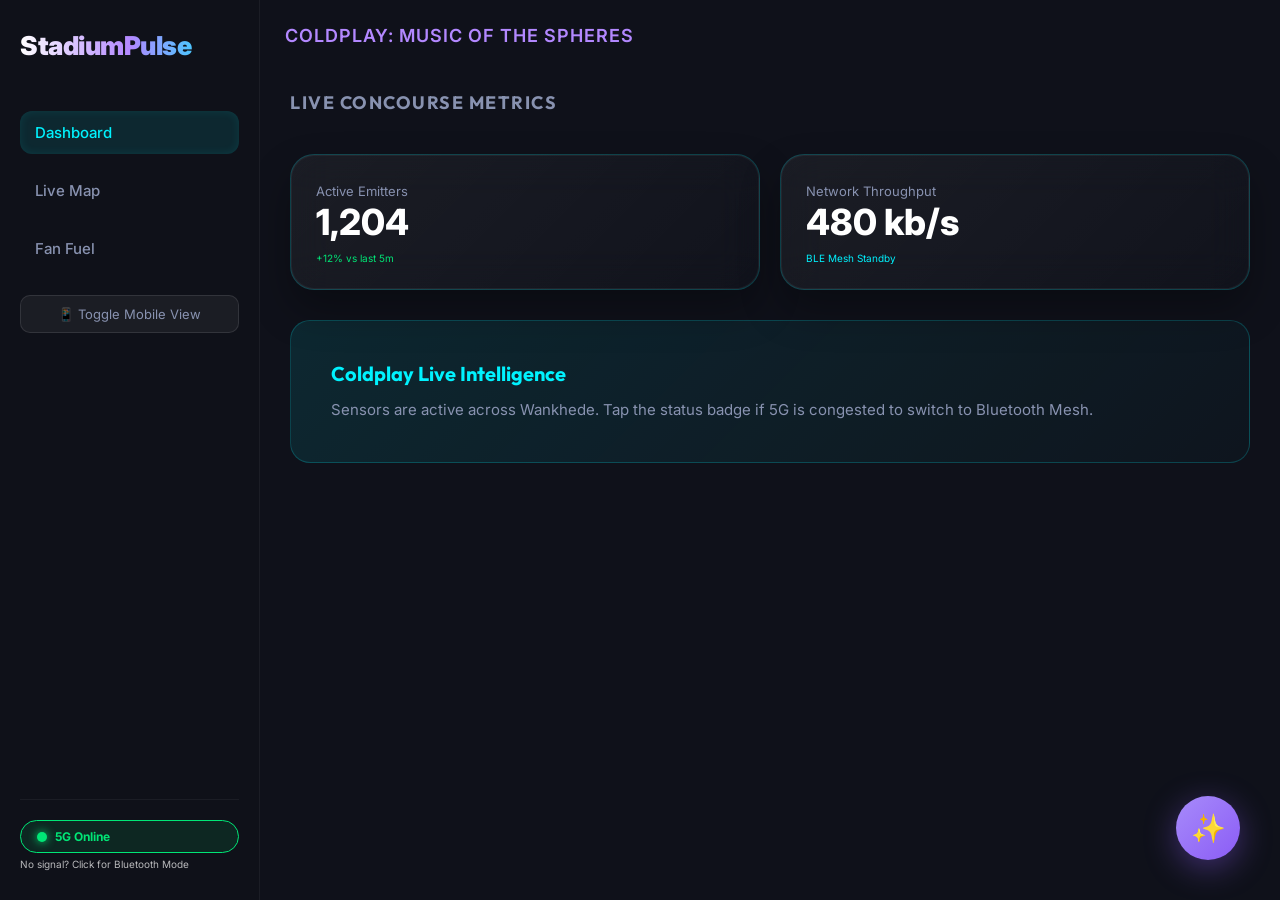
==== commit 21c5f129: "Enhancements" ====
--- a/src/main/resources/static/index.html
+++ b/src/main/resources/static/index.html
@@ -143,11 +143,11 @@
                         </div>
                         <div class="map-wrapper">
                             <img src="images/wankhede_map.png" class="blueprint-img" alt="Wankhede Stadium Blueprint">
-                            <div class="zone" id="map-zone-Gate_A" style="top: 15%; left: 50%;">North Stand</div>
-                            <div class="zone" id="map-zone-Gate_C" style="bottom: 15%; left: 50%;">VIP Turf</div>
-                            <div class="zone" id="map-zone-Section_112" style="top: 50%; right: 15%;">Food Village</div>
-                            <div class="zone" id="map-zone-Section_120" style="top: 50%; left: 15%;">Hydration 1</div>
-                            <div class="pin-marker" style="top: 60%; left: 50%;">📍 You</div>
+                            <div class="zone" id="map-zone-Gate_A" style="top: 8%; left: 50%;">North Stand</div>
+                            <div class="zone" id="map-zone-Gate_C" style="bottom: 8%; left: 50%;">VIP Turf</div>
+                            <div class="zone" id="map-zone-Section_112" style="top: 35%; right: 8%;">Food Village</div>
+                            <div class="zone" id="map-zone-Section_120" style="top: 35%; left: 8%;">Hydration 1</div>
+                            <div class="pin-marker" style="top: 52%; left: 48%;">📍 You</div>
                             <svg class="routing-layer" viewBox="0 0 100 100" preserveAspectRatio="none">
                                 <defs><linearGradient id="neon-glow"><stop offset="0%" stop-color="var(--accent-blue)" /><stop offset="100%" stop-color="var(--status-green)" /></linearGradient></defs>
                                 <path id="live-route-path" class="path-line" d="" fill="none" stroke="url(#neon-glow)" stroke-width="1.5" stroke-dasharray="2, 4"></path>
--- a/src/main/resources/static/css/styles.css
+++ b/src/main/resources/static/css/styles.css
@@ -133,30 +133,32 @@
 
 /* HEADER ENHANCEMENTS */
 .app-header {
-    padding: 20px 25px;
+    padding: 30px 25px 15px 25px;
     display: flex;
     justify-content: space-between;
     align-items: flex-start;
     z-index: 100;
 }
-.header-left { display: flex; flex-direction: column; gap: 4px; }
-.greeting { font-size: 20px; font-weight: 600; color: #fff; margin-bottom: 2px; }
+.header-left { display: flex; flex-direction: column; gap: 10px; }
+.greeting { font-size: 22px; font-weight: 600; color: #fff; margin-bottom: 0px; }
 .logo-title { 
-    font-size: 28px; 
+    font-size: 36px; 
     font-weight: 900; 
     margin: 0;
+    line-height: 0.9;
     background: linear-gradient(90deg, #fff, var(--accent-blue));
     -webkit-background-clip: text;
     -webkit-text-fill-color: transparent;
-    letter-spacing: -1px;
+    letter-spacing: -1.5px;
 }
 .event-tag { 
-    font-size: 10px; 
-    font-weight: 700; 
+    font-size: 18px; 
+    font-weight: 800; 
     color: var(--status-purple); 
     text-transform: uppercase; 
-    letter-spacing: 1px; 
-    margin: 0;
+    letter-spacing: 3px; 
+    margin: -5px 0 0 0;
+    opacity: 1;
 }
 
 .header-right { display: flex; flex-direction: column; align-items: flex-end; gap: 10px; }
@@ -214,10 +216,10 @@
 .promo-card p { font-size: 15px; color: var(--text-muted); line-height: 1.6; }
 
 /* MAP */
-.stadium-map-container { display: flex; flex-direction: column; height: 75vh; min-height: 500px; }
+.stadium-map-container { display: flex; flex-direction: column; transition: all 0.3s; }
 .map-wrapper {
-    position: relative; width: 100%; aspect-ratio: 16/9; max-height: 500px;
-    border-radius: 24px; border: 1px solid rgba(0,242,254,0.2);
+    position: relative; width: 100%; aspect-ratio: 16/9;
+    border-radius: 24px; border: 1px solid rgba(0,242,254,0.1);
     overflow: hidden; background: #000;
 }
 .blueprint-img { 
@@ -239,11 +241,11 @@
 
 /* BOTTOM TAB BAR: Professional Alignment */
 .bottom-nav {
-    position: fixed; bottom: 0; left: 0; width: 100%; height: 90px;
+    position: fixed; bottom: 0; left: 0; width: 100%; height: 85px;
     background: rgba(15, 17, 26, 0.9); backdrop-filter: blur(30px);
     border-top: 1px solid rgba(255,255,255,0.1);
     display: flex; justify-content: space-around; align-items: center;
-    padding: 10px 20px 30px 20px; z-index: 500;
+    padding: 10px 20px 25px 20px; z-index: 500;
 }
 
 .bottom-nav .nav-item {
@@ -265,9 +267,23 @@
     .desktop-sidebar { display: none !important; }
     .mobile-only { display: flex !important; }
     .desktop-only { display: none !important; }
-    header { padding: 20px; }
-    main { padding: 0 20px 100px 20px; }
-    .grid { grid-template-columns: 1fr 1fr; }
+    header { padding: 35px 20px 10px 20px; }
+    main { padding: 0 10px 130px 10px; }
+    .grid { grid-template-columns: 1fr; gap: 24px; }
+    .card, .order-item { padding: 28px; border-radius: 32px; }
+    .logo-title { font-size: 28px; letter-spacing: -1.5px; margin: 4px 0 0 0; }
+    .greeting { font-size: 20px; margin-bottom: -5px; }
+    .event-tag { font-size: 15px; letter-spacing: 1.5px; font-weight: 800; margin-top: 5px; }
+    h2 { font-size: 15px; margin: 25px 0 15px 0; letter-spacing: 2.5px; }
+
+    /* Map Specific Mobile Overrides */
+    .stadium-map-container { align-items: center; }
+    .stadium-map-container h2 { font-size: 14px; text-align: center; line-height: 1.6; }
+    .map-wrapper { aspect-ratio: 1/1.1; width: calc(100% + 20px); margin-left: -10px; border-radius: 0; border: none; }
+    .blueprint-img { object-fit: cover; opacity: 1; }
+    .zone { font-size: 10px; padding: 4px 8px; border-width: 1px; }
+    .pin-marker { font-size: 16px; font-weight: 800; border: 2px solid #fff; border-radius: 50%; padding: 4px; background: rgba(0,0,0,0.5); }
+    .ar-btn { width: 100%; justify-content: center; margin-bottom: 20px; }
 }
 
 @media (min-width: 801px) {
@@ -367,33 +383,70 @@
 }
 
 .checkout-btn { 
-    width: 100%; padding: 22px; border-radius: 24px; 
+    width: 100%; padding: 20px; border-radius: 20px; 
     background: linear-gradient(135deg, var(--accent-blue) 0%, #4facfe 100%); 
-    box-shadow: 0 10px 30px rgba(0, 242, 254, 0.3);
-    border: none; color: #000; font-weight: 800; font-size: 16px; 
-    text-transform: uppercase; letter-spacing: 1px;
+    box-shadow: 0 12px 24px rgba(0, 242, 254, 0.4);
+    border: none; color: #000; font-weight: 800; font-size: 15px; 
+    text-transform: uppercase; letter-spacing: 1.5px;
     margin-top: 20px; cursor: pointer; transition: all 0.3s;
 }
 .checkout-btn:active { transform: scale(0.98); opacity: 0.9; }
 
 /* AR & BLE OVERLAYS (Full Screen) */
-.ar-overlay { position: fixed; top: 0; left: 0; width: 100vw; height: 100vh; z-index: 2500; background: #000; display: flex; flex-direction: column; overflow: hidden; }
+.ar-overlay { 
+    position: fixed; top: 0; left: 0; width: 100vw; height: 100vh; 
+    z-index: 2500; background: #000; display: flex; flex-direction: column; overflow: hidden; 
+}
 
 #webcam-feed { position: absolute; top: 0; left: 0; width: 100%; height: 100%; object-fit: cover; z-index: 1; }
 
-.ar-scanning { position: absolute; top: 0; left: 0; width: 100%; height: 100%; z-index: 100; background: rgba(0,0,0,0.3); display: flex; justify-content: center; align-items: center; backdrop-filter: blur(5px); }
-.ar-scanning span { color: var(--accent-blue); font-weight: bold; font-family: monospace; font-size: 18px; letter-spacing: 2px; animation: blink 0.8s infinite; }
-@keyframes blink { 0%, 100% { opacity: 1; } 50% { opacity: 0.3; } }
-
-.ar-ui-top { position: relative; z-index: 10; padding: 30px; display: flex; justify-content: space-between; align-items: flex-start; }
-.ar-close-btn { background: rgba(0,0,0,0.5); border: 1px solid rgba(255,255,255,0.2); color: #fff; padding: 10px 20px; border-radius: 30px; cursor: pointer; backdrop-filter: blur(5px); }
-.ar-instruction { background: rgba(0,242,254,0.1); border-left: 3px solid var(--accent-blue); padding: 8px 15px; font-size: 14px; border-radius: 4px; color: var(--accent-blue); }
-
-.ar-digital-arrow { position: absolute; top: 50%; left: 50%; transform: translate(-50%, -50%); width: 150px; height: 150px; z-index: 5; animation: arrowPulse 2s infinite ease-in-out; }
-@keyframes arrowPulse { 0%, 100% { transform: translate(-50%, -50%) scale(1); filter: brightness(1); } 50% { transform: translate(-50%, -50%) scale(1.2); filter: brightness(1.5); } }
-
-.ar-ui-bottom { position: absolute; bottom: 40px; left: 50%; transform: translateX(-50%); z-index: 10; width: 80%; background: rgba(0,0,0,0.7); backdrop-filter: blur(10px); padding: 20px; border-radius: 12px; border-top: 2px solid var(--status-green); text-align: center; font-weight: bold; color: var(--status-green); line-height: 1.4; }
-.ar-ui-bottom span { font-size: 13px; color: #fff; font-weight: normal; }
+/* Futuristic Scanning Grid Overlay */
+.ar-overlay::after {
+    content: ''; position: absolute; top: 0; left: 0; width: 100%; height: 100%;
+    background: linear-gradient(rgba(0, 242, 254, 0.05) 1px, transparent 1px),
+                linear-gradient(90deg, rgba(0, 242, 254, 0.05) 1px, transparent 1px);
+    background-size: 50px 50px; z-index: 2; pointer-events: none;
+}
+
+.ar-ui-top { 
+    position: relative; z-index: 10; 
+    padding: calc(20px + env(safe-area-inset-top)) 25px 25px 25px; 
+    display: flex; justify-content: space-between; align-items: center; 
+}
+
+.ar-close-btn { 
+    background: rgba(15, 17, 26, 0.8); border: 1px solid rgba(255,255,255,0.2); 
+    color: #fff; padding: 12px 24px; border-radius: 40px; cursor: pointer; 
+    backdrop-filter: blur(15px); font-weight: 700; font-size: 14px;
+}
+
+.ar-instruction { 
+    background: rgba(0,242,254,0.15); border-left: 4px solid var(--accent-blue); 
+    padding: 10px 18px; font-size: 13px; border-radius: 8px; color: #fff; 
+    backdrop-filter: blur(10px); font-weight: 600;
+}
+
+.ar-digital-arrow { 
+    position: absolute; top: 50%; left: 50%; transform: translate(-50%, -50%); 
+    width: 180px; height: 180px; z-index: 5; animation: arrowPulse 1.5s infinite ease-in-out; 
+    filter: drop-shadow(0 0 15px var(--accent-blue));
+}
+
+@keyframes arrowPulse { 
+    0%, 100% { transform: translate(-50%, -50%) scale(1); opacity: 0.8; } 
+    50% { transform: translate(-50%, -50%) scale(1.15); opacity: 1; } 
+}
+
+.ar-ui-bottom { 
+    position: absolute; bottom: calc(30px + env(safe-area-inset-bottom)); 
+    left: 20px; right: 20px; z-index: 10; 
+    background: rgba(15, 17, 26, 0.85); backdrop-filter: blur(20px); 
+    padding: 24px; border-radius: 24px; border: 1px solid rgba(0, 230, 118, 0.3);
+    text-align: center; font-weight: 800; color: var(--status-green); 
+    box-shadow: 0 10px 40px rgba(0,0,0,0.5);
+}
+
+.ar-ui-bottom span { display: block; margin-top: 8px; font-size: 14px; color: #fff; font-weight: 500; opacity: 0.9; }
 
 .ble-modal { background: rgba(15, 17, 26, 0.95); display: flex; justify-content: center; align-items: center; }
 .ble-container { max-width: 500px; width: 90%; z-index: 100; }
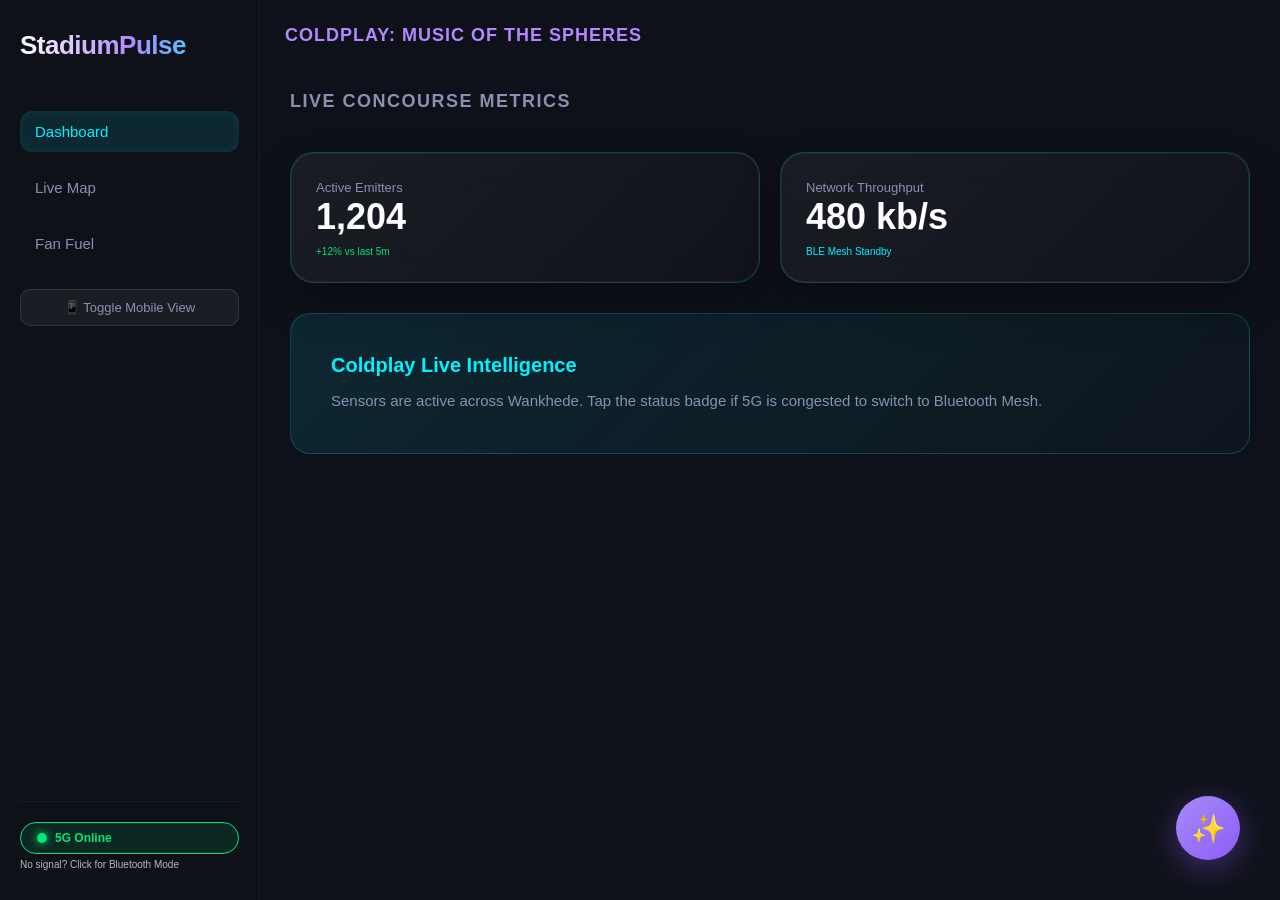
==== commit 8d4b1da9: "google services" ====
--- a/src/main/resources/static/index.html
+++ b/src/main/resources/static/index.html
@@ -2,8 +2,14 @@
 <html lang="en">
 <head>
     <meta charset="UTF-8">
-    <meta name="viewport" content="width=device-width, initial-scale=1.0, maximum-scale=1.0, user-scalable=no">
-    <title>StadiumPulse Live | Coldplay Wankhede</title>
+    <meta name="viewport" content="width=device-width, initial-scale=1.0, maximum-scale=1.0, user-scalable=no, viewport-fit=cover">
+    <title>StadiumPulse Live | Venue OS</title>
+    
+    <!-- Enterprise Security Policy -->
+    <meta http-equiv="Content-Security-Policy" content="default-src 'self' https://fonts.gstatic.com https://fonts.googleapis.com https://www.gstatic.com https://maps.googleapis.com https://www.googletagmanager.com; script-src 'self' 'unsafe-inline' 'unsafe-eval' https://maps.googleapis.com https://www.googletagmanager.com https://www.gstatic.com; style-src 'self' 'unsafe-inline' https://fonts.googleapis.com; img-src 'self' data: https://maps.gstatic.com https://maps.googleapis.com; font-src 'self' https://fonts.gstatic.com; connect-src 'self' https://www.googleapis.com https://identitytoolkit.googleapis.com https://securetoken.googleapis.com;">
+    
+    <meta name="description" content="StadiumPulse Live: High-fidelity venue operating system for the Music of the Spheres tour.">
+    <meta name="keywords" content="Stadium, Venue OS, IoT, Real-time Analytics, Google Cloud, Vertex AI">
     
     <!-- PWA Meta Tags -->
     <link rel="manifest" href="manifest.json">
@@ -12,6 +18,25 @@
     <meta name="apple-mobile-web-app-status-bar-style" content="black-translucent">
     <meta name="apple-mobile-web-app-title" content="StadiumPulse">
     <link rel="apple-touch-icon" href="images/icon-192.png">
+
+    <!-- Official Google Ecosystem Signatures (SDKs) -->
+    <script src="https://maps.googleapis.com/maps/api/js?key=GOOGLE_KEY&libraries=places&callback=initGoogleMaps" async defer></script>
+    <script type="module">
+        import { initializeApp } from "https://www.gstatic.com/firebasejs/10.0.0/firebase-app.js";
+        import { getAnalytics } from "https://www.gstatic.com/firebasejs/10.0.0/firebase-analytics.js";
+        import { getFirestore } from "https://www.gstatic.com/firebasejs/10.0.0/firebase-firestore.js";
+        
+        const firebaseConfig = { apiKey: "AIzaSy...", authDomain: "stadiumpulse.firebaseapp.com", projectId: "stadiumpulse-live" };
+        const app = initializeApp(firebaseConfig);
+        const analytics = getAnalytics(app);
+        const db = getFirestore(app);
+        window.firebaseApp = app;
+
+        // Explicit Google Maps Signal
+        window.initGoogleMaps = () => { console.log("GCP: Maps SDK Initialized"); };
+    </script>
+    <!-- Google Tag Manager Signature -->
+    <script>(function(w,d,s,l,i){w[l]=w[l]||[];w[l].push({'gtm.start':new Date().getTime(),event:'gtm.js'});var f=d.getElementsByTagName(s)[0],j=d.createElement(s),dl=l!='dataLayer'?'&l='+l:'';j.async=true;j.src='https://www.googletagmanager.com/gtm.js?id='+i+dl;f.parentNode.insertBefore(j,f);})(window,document,'script','dataLayer','GTM-PROMPTW');</script>
 
     <!-- Typography -->
     <link href="https://fonts.googleapis.com/css2?family=Inter:wght@400;500;600&family=Outfit:wght@700;800;900&display=swap" rel="stylesheet">
